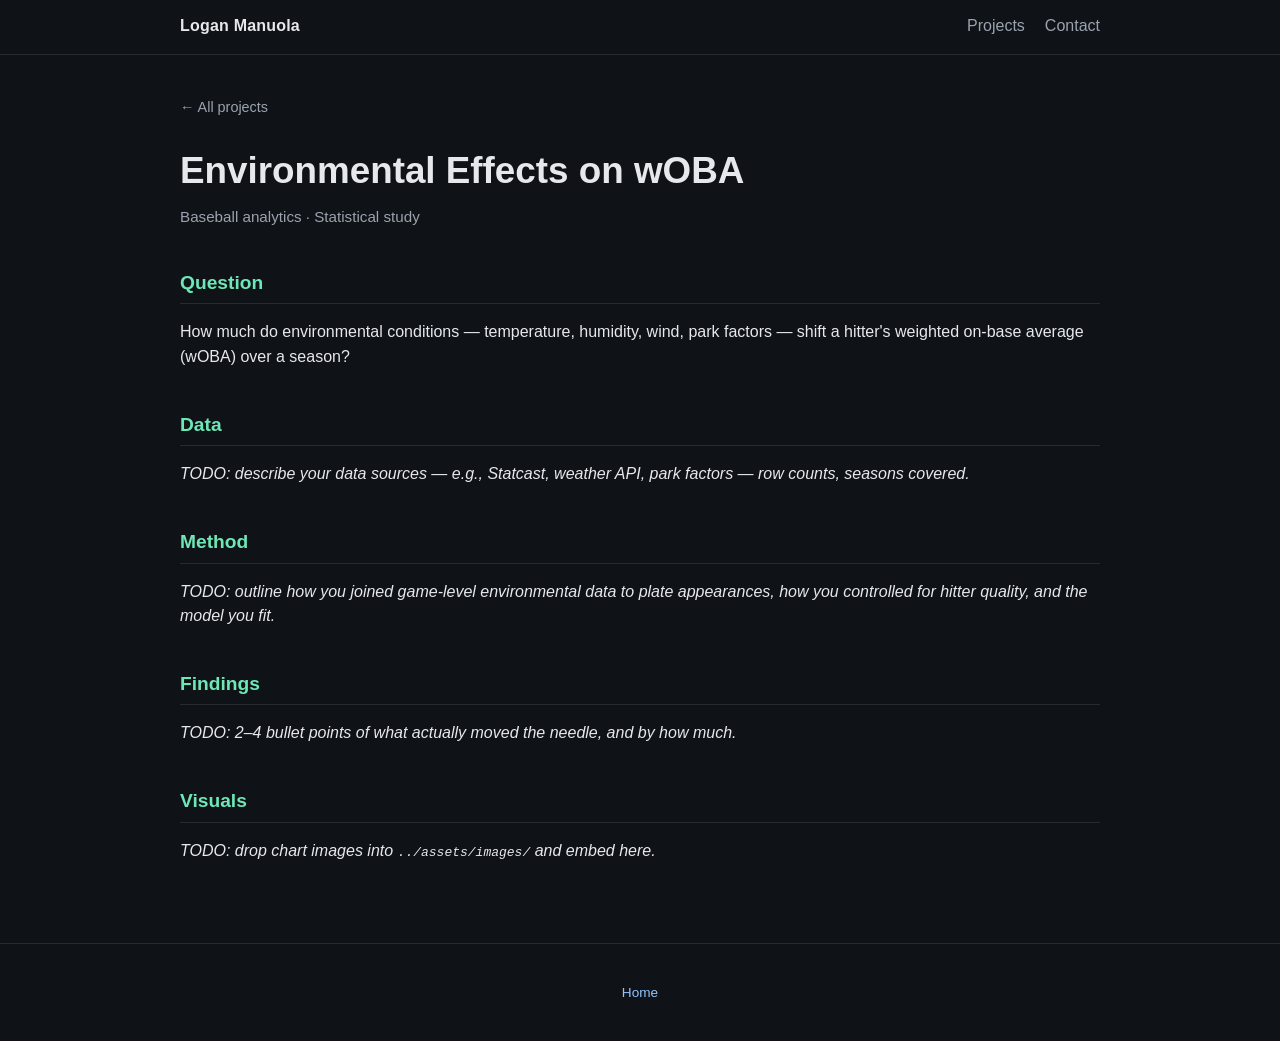
==== projects/baseball-woba.html @ 0f2345e1 "Described what i need to claude" ====
<!DOCTYPE html>
<html lang="en">
<head>
  <meta charset="UTF-8" />
  <meta name="viewport" content="width=device-width, initial-scale=1.0" />
  <title>Environmental Effects on wOBA — Logan Manuola</title>
  <link rel="stylesheet" href="../styles.css" />
</head>
<body>
  <header class="site-header">
    <nav class="nav">
      <a href="../index.html" class="brand">Logan Manuola</a>
      <ul class="nav-links">
        <li><a href="../index.html#projects">Projects</a></li>
        <li><a href="../index.html#contact">Contact</a></li>
      </ul>
    </nav>
  </header>

  <main class="project-page">
    <a class="back" href="../index.html#projects">&larr; All projects</a>
    <h1>Environmental Effects on wOBA</h1>
    <p class="project-meta">Baseball analytics · Statistical study</p>

    <h2>Question</h2>
    <p>
      How much do environmental conditions — temperature, humidity, wind, park factors —
      shift a hitter's weighted on-base average (wOBA) over a season?
    </p>

    <h2>Data</h2>
    <p>
      <em>TODO: describe your data sources — e.g., Statcast, weather API, park factors —
      row counts, seasons covered.</em>
    </p>

    <h2>Method</h2>
    <p>
      <em>TODO: outline how you joined game-level environmental data to plate appearances,
      how you controlled for hitter quality, and the model you fit.</em>
    </p>

    <h2>Findings</h2>
    <p>
      <em>TODO: 2–4 bullet points of what actually moved the needle, and by how much.</em>
    </p>

    <h2>Visuals</h2>
    <p><em>TODO: drop chart images into <code>../assets/images/</code> and embed here.</em></p>
  </main>

  <footer class="site-footer">
    <p><a href="../index.html">Home</a></p>
  </footer>
</body>
</html>
---- styles.css ----
:root {
  --bg: #0f1216;
  --bg-elev: #171b21;
  --border: #262b33;
  --text: #e6e8eb;
  --text-dim: #9aa3af;
  --accent: #6ee7b7;
  --accent-dim: #34d399;
  --link: #93c5fd;
  --radius: 10px;
  --max-w: 960px;
}

* { box-sizing: border-box; }

html, body {
  margin: 0;
  padding: 0;
  background: var(--bg);
  color: var(--text);
  font-family: -apple-system, BlinkMacSystemFont, "Segoe UI", Roboto, Helvetica, Arial, sans-serif;
  line-height: 1.55;
  -webkit-font-smoothing: antialiased;
}

a { color: var(--link); text-decoration: none; }
a:hover { text-decoration: underline; }

.site-header {
  border-bottom: 1px solid var(--border);
  background: var(--bg);
  position: sticky;
  top: 0;
  z-index: 10;
}

.nav {
  max-width: var(--max-w);
  margin: 0 auto;
  padding: 0.9rem 1.25rem;
  display: flex;
  align-items: center;
  justify-content: space-between;
}

.brand {
  color: var(--text);
  font-weight: 600;
  letter-spacing: 0.2px;
}

.nav-links {
  list-style: none;
  display: flex;
  gap: 1.25rem;
  padding: 0;
  margin: 0;
}

.nav-links a { color: var(--text-dim); }
.nav-links a:hover { color: var(--text); text-decoration: none; }

main {
  max-width: var(--max-w);
  margin: 0 auto;
  padding: 2.5rem 1.25rem 4rem;
}

.hero {
  padding: 2rem 0 3rem;
  border-bottom: 1px solid var(--border);
  margin-bottom: 2.5rem;
}

.hero h1 {
  font-size: clamp(1.9rem, 4vw, 2.6rem);
  margin: 0 0 0.75rem;
}

.lede {
  color: var(--text-dim);
  font-size: 1.05rem;
  max-width: 620px;
}

.section { margin: 3rem 0; }
.section h2 {
  font-size: 1.35rem;
  margin: 0 0 1.25rem;
  color: var(--accent);
}

.project-grid {
  display: grid;
  gap: 1rem;
  grid-template-columns: 1fr;
}

@media (min-width: 720px) {
  .project-grid { grid-template-columns: 1fr 1fr; }
}

.project-card {
  display: block;
  background: var(--bg-elev);
  border: 1px solid var(--border);
  border-radius: var(--radius);
  padding: 1.25rem;
  color: var(--text);
  transition: border-color 0.15s ease, transform 0.15s ease;
}

.project-card:hover {
  border-color: var(--accent-dim);
  text-decoration: none;
  transform: translateY(-1px);
}

.project-card h3 { margin: 0 0 0.35rem; font-size: 1.1rem; }
.project-card p { margin: 0.35rem 0; color: var(--text-dim); font-size: 0.95rem; }

.tag {
  font-size: 0.8rem !important;
  color: var(--accent) !important;
  text-transform: uppercase;
  letter-spacing: 0.05em;
}

.skill-list {
  list-style: none;
  padding: 0;
  margin: 0;
  display: grid;
  gap: 0.5rem;
  grid-template-columns: 1fr;
}
@media (min-width: 720px) {
  .skill-list { grid-template-columns: 1fr 1fr; }
}
.skill-list li {
  background: var(--bg-elev);
  border: 1px solid var(--border);
  border-radius: var(--radius);
  padding: 0.65rem 0.9rem;
  color: var(--text-dim);
  font-size: 0.95rem;
}

.site-footer {
  border-top: 1px solid var(--border);
  padding: 1.5rem 1.25rem;
  text-align: center;
  color: var(--text-dim);
  font-size: 0.85rem;
}

/* Project page layout */
.project-page {
  max-width: var(--max-w);
  margin: 0 auto;
  padding: 2.5rem 1.25rem 4rem;
}

.project-page .back {
  display: inline-block;
  margin-bottom: 1.5rem;
  color: var(--text-dim);
  font-size: 0.9rem;
}

.project-page h1 {
  font-size: clamp(1.7rem, 4vw, 2.3rem);
  margin: 0 0 0.35rem;
}

.project-meta {
  color: var(--text-dim);
  font-size: 0.95rem;
  margin: 0 0 2rem;
}

.project-page h2 {
  margin-top: 2.5rem;
  color: var(--accent);
  font-size: 1.2rem;
  border-bottom: 1px solid var(--border);
  padding-bottom: 0.35rem;
}

.status-banner {
  background: rgba(110, 231, 183, 0.08);
  border: 1px solid rgba(110, 231, 183, 0.3);
  color: var(--accent);
  padding: 0.6rem 0.9rem;
  border-radius: var(--radius);
  font-size: 0.9rem;
  margin-bottom: 1.5rem;
}

.dashboard-embed {
  position: relative;
  width: 100%;
  aspect-ratio: 16 / 10;
  background: var(--bg-elev);
  border: 1px solid var(--border);
  border-radius: var(--radius);
  overflow: hidden;
  margin: 1rem 0 2rem;
}

.dashboard-embed iframe {
  position: absolute;
  inset: 0;
  width: 100%;
  height: 100%;
  border: 0;
}

.embed-placeholder {
  display: flex;
  align-items: center;
  justify-content: center;
  height: 100%;
  color: var(--text-dim);
  font-size: 0.95rem;
  padding: 1rem;
  text-align: center;
}
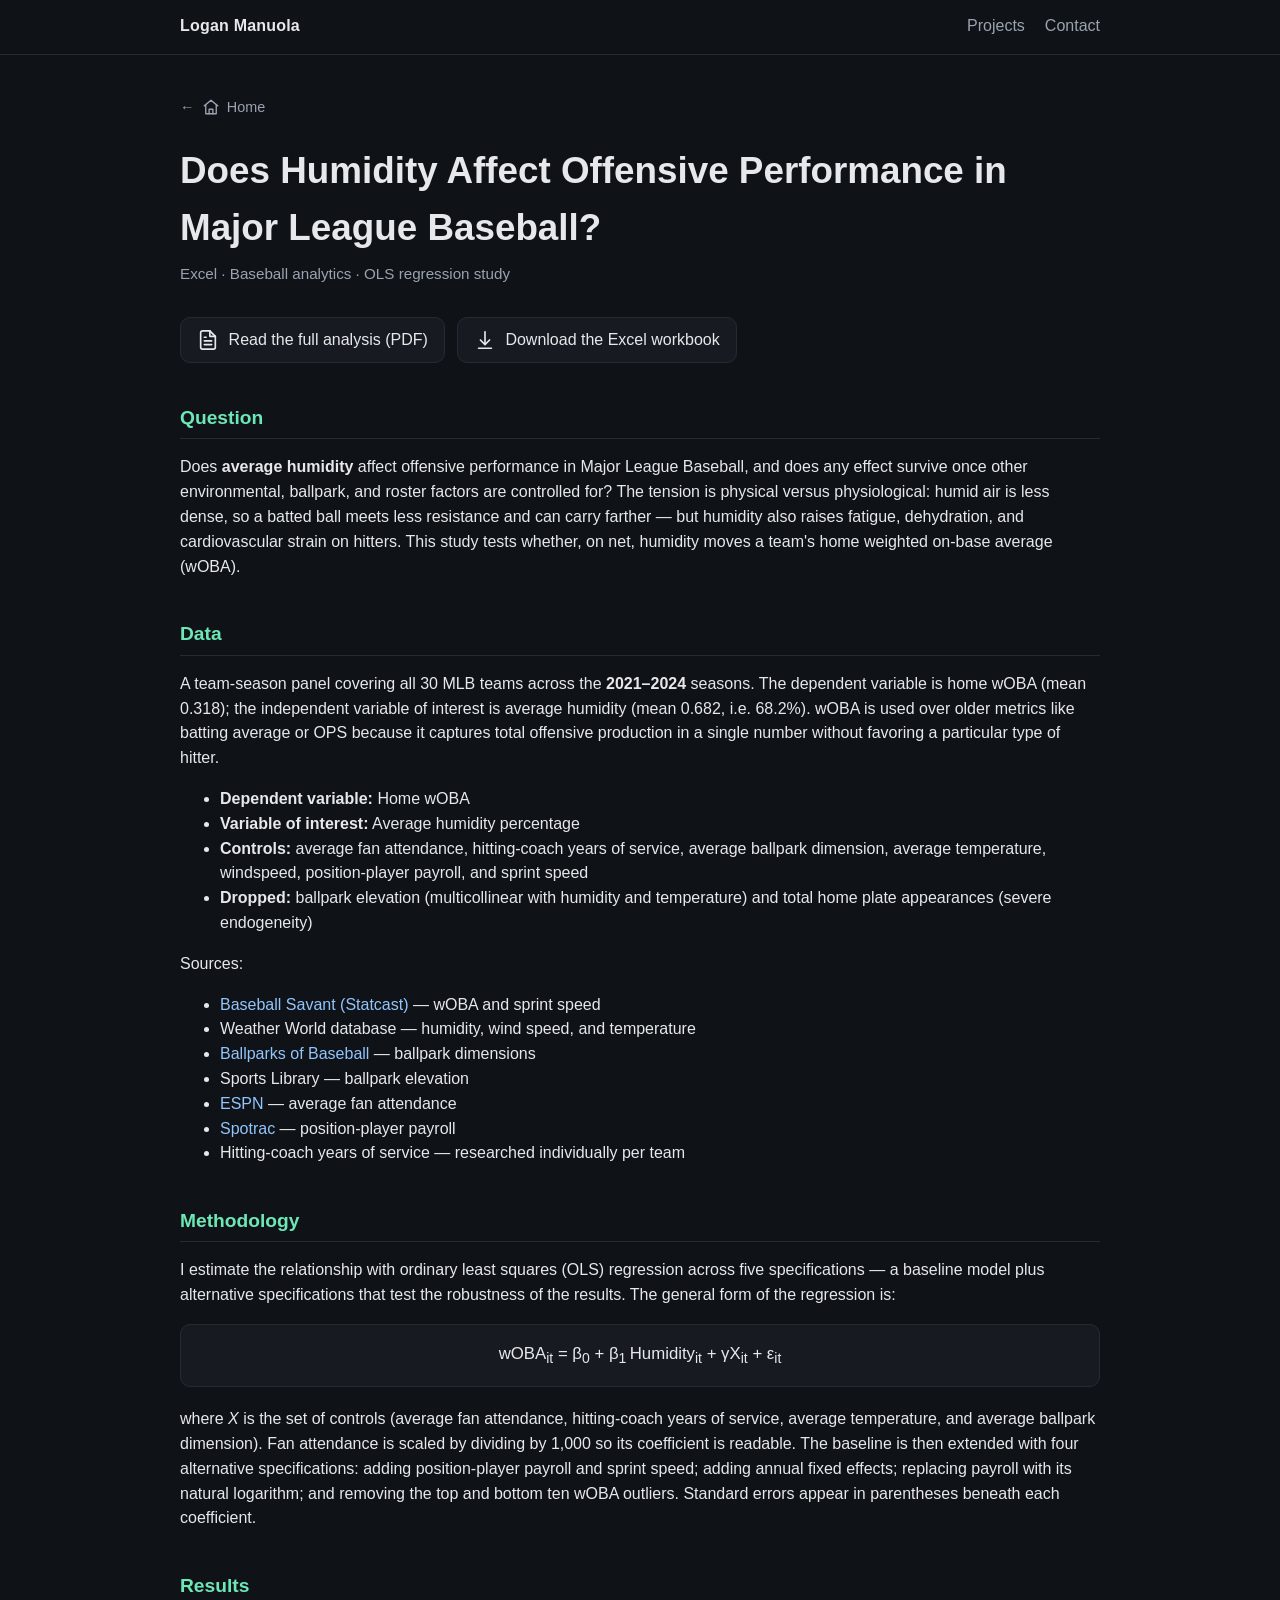
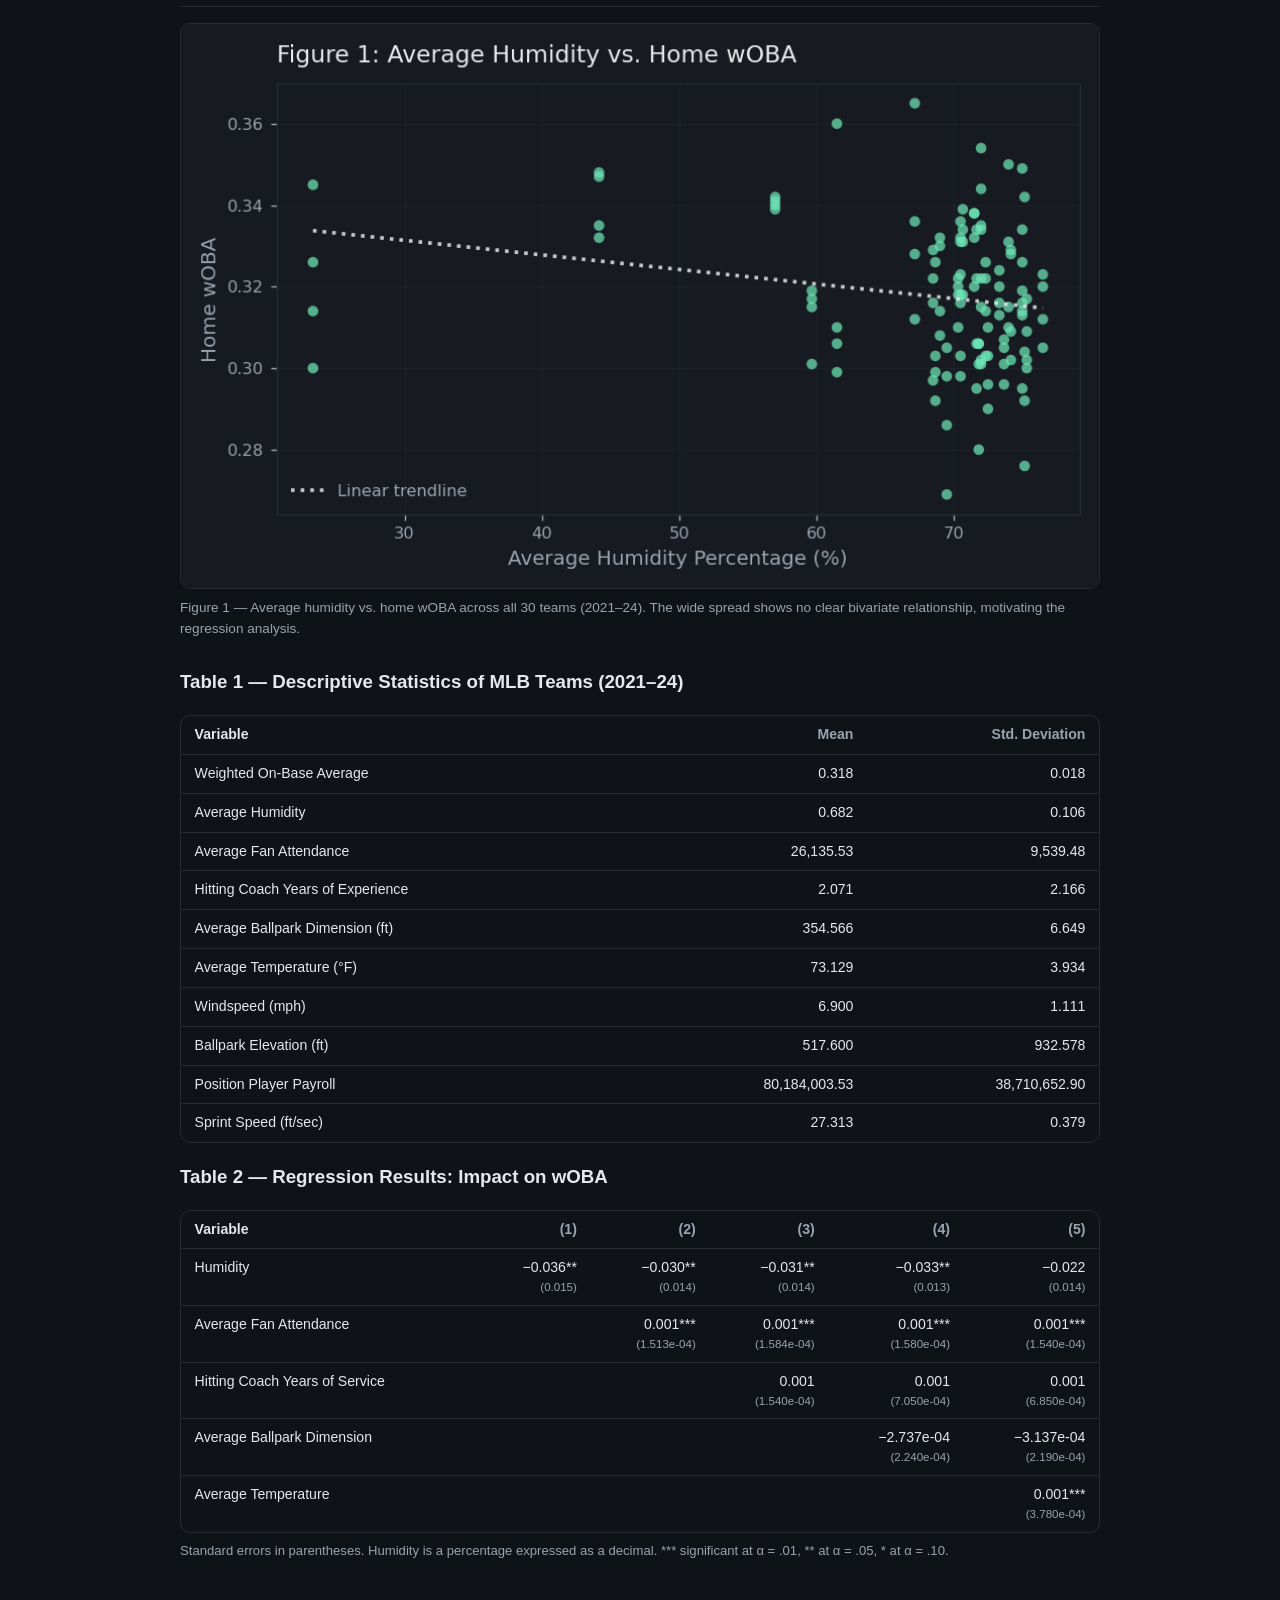
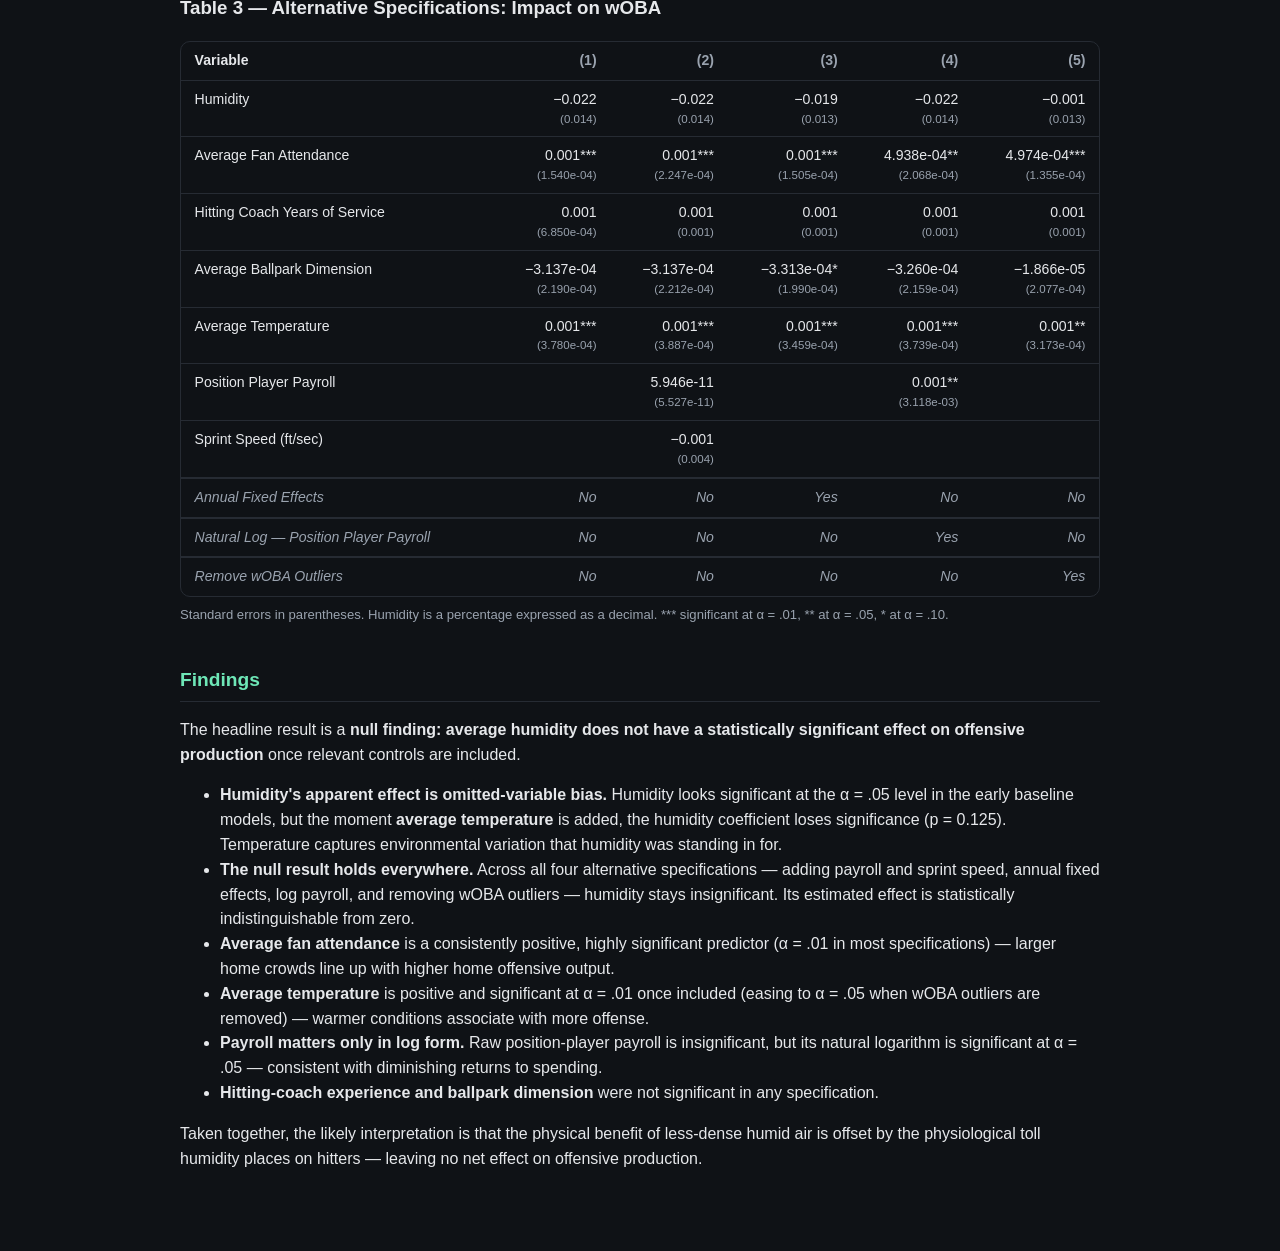
==== commit 293ec67a: "Build out portfolio: wOBA study, Greenscapes dashboards, nav & contact - wOBA project: rebuild as fu" ====
--- a/projects/baseball-woba.html
+++ b/projects/baseball-woba.html
@@ -3,7 +3,7 @@
 <head>
   <meta charset="UTF-8" />
   <meta name="viewport" content="width=device-width, initial-scale=1.0" />
-  <title>Environmental Effects on wOBA — Logan Manuola</title>
+  <title>Does Humidity Affect Offensive Performance in MLB? — Logan Manuola</title>
   <link rel="stylesheet" href="../styles.css" />
 </head>
 <body>
@@ -18,39 +18,309 @@
   </header>
 
   <main class="project-page">
-    <a class="back" href="../index.html#projects">&larr; All projects</a>
-    <h1>Environmental Effects on wOBA</h1>
-    <p class="project-meta">Baseball analytics · Statistical study</p>
+    <a class="back" href="../index.html" aria-label="Back to home">
+      <span aria-hidden="true">&larr;</span>
+      <svg class="home-icon" viewBox="0 0 24 24" fill="none" stroke="currentColor"
+           stroke-width="1.8" stroke-linecap="round" stroke-linejoin="round" aria-hidden="true">
+        <path d="M3 10.5 12 3l9 7.5" />
+        <path d="M5 9.5V21h14V9.5" />
+        <path d="M9.5 21v-6h5v6" />
+      </svg>
+      <span>Home</span>
+    </a>
+    <h1>Does Humidity Affect Offensive Performance in Major League Baseball?</h1>
+    <p class="project-meta">Excel · Baseball analytics · OLS regression study</p>
+
+    <div class="contact-links">
+      <a class="contact-link" href="../assets/pdfs/ballpark-conditions-analysis.pdf"
+         target="_blank" rel="noopener">
+        <svg class="contact-icon" viewBox="0 0 24 24" fill="none" stroke="currentColor"
+             stroke-width="1.8" stroke-linecap="round" stroke-linejoin="round" aria-hidden="true">
+          <path d="M14 2H6a2 2 0 0 0-2 2v16a2 2 0 0 0 2 2h12a2 2 0 0 0 2-2V8z" />
+          <path d="M14 2v6h6" />
+          <path d="M8 13h8M8 17h8M8 9h2" />
+        </svg>
+        <span>Read the full analysis (PDF)</span>
+      </a>
+      <a class="contact-link" href="../assets/files/ballpark-conditions-analysis.xlsx" download>
+        <svg class="contact-icon" viewBox="0 0 24 24" fill="none" stroke="currentColor"
+             stroke-width="1.8" stroke-linecap="round" stroke-linejoin="round" aria-hidden="true">
+          <path d="M12 3v12" />
+          <path d="m7 12 5 5 5-5" />
+          <path d="M5 21h14" />
+        </svg>
+        <span>Download the Excel workbook</span>
+      </a>
+    </div>
 
     <h2>Question</h2>
     <p>
-      How much do environmental conditions — temperature, humidity, wind, park factors —
-      shift a hitter's weighted on-base average (wOBA) over a season?
+      Does <strong>average humidity</strong> affect offensive performance in Major League
+      Baseball, and does any effect survive once other environmental, ballpark, and roster
+      factors are controlled for? The tension is physical versus physiological: humid air is
+      less dense, so a batted ball meets less resistance and can carry farther — but humidity
+      also raises fatigue, dehydration, and cardiovascular strain on hitters. This study
+      tests whether, on net, humidity moves a team's home weighted on-base average (wOBA).
     </p>
 
     <h2>Data</h2>
     <p>
-      <em>TODO: describe your data sources — e.g., Statcast, weather API, park factors —
-      row counts, seasons covered.</em>
-    </p>
-
-    <h2>Method</h2>
-    <p>
-      <em>TODO: outline how you joined game-level environmental data to plate appearances,
-      how you controlled for hitter quality, and the model you fit.</em>
+      A team-season panel covering all 30 MLB teams across the <strong>2021–2024</strong>
+      seasons. The dependent variable is home wOBA (mean 0.318); the independent variable of
+      interest is average humidity (mean 0.682, i.e. 68.2%). wOBA is used over older metrics
+      like batting average or OPS because it captures total offensive production in a single
+      number without favoring a particular type of hitter.
+    </p>
+    <ul>
+      <li><strong>Dependent variable:</strong> Home wOBA</li>
+      <li><strong>Variable of interest:</strong> Average humidity percentage</li>
+      <li>
+        <strong>Controls:</strong> average fan attendance, hitting-coach years of service,
+        average ballpark dimension, average temperature, windspeed, position-player payroll,
+        and sprint speed
+      </li>
+      <li>
+        <strong>Dropped:</strong> ballpark elevation (multicollinear with humidity and
+        temperature) and total home plate appearances (severe endogeneity)
+      </li>
+    </ul>
+    <p>Sources:</p>
+    <ul>
+      <li><a href="https://baseballsavant.mlb.com/leaderboard/expected_statistics" target="_blank" rel="noopener">Baseball Savant (Statcast)</a> — wOBA and sprint speed</li>
+      <li>Weather World database — humidity, wind speed, and temperature</li>
+      <li><a href="https://www.ballparksofbaseball.com/comparisons/" target="_blank" rel="noopener">Ballparks of Baseball</a> — ballpark dimensions</li>
+      <li>Sports Library — ballpark elevation</li>
+      <li><a href="https://www.espn.com/mlb/attendance" target="_blank" rel="noopener">ESPN</a> — average fan attendance</li>
+      <li><a href="https://www.spotrac.com/mlb/payroll" target="_blank" rel="noopener">Spotrac</a> — position-player payroll</li>
+      <li>Hitting-coach years of service — researched individually per team</li>
+    </ul>
+
+    <h2>Methodology</h2>
+    <p>
+      I estimate the relationship with ordinary least squares (OLS) regression across five
+      specifications — a baseline model plus alternative specifications that test the
+      robustness of the results. The general form of the regression is:
+    </p>
+    <p class="equation">
+      wOBA<sub>it</sub> = β<sub>0</sub> + β<sub>1</sub>&thinsp;Humidity<sub>it</sub>
+      + γX<sub>it</sub> + ε<sub>it</sub>
+    </p>
+    <p>
+      where <em>X</em> is the set of controls (average fan attendance, hitting-coach years of
+      service, average temperature, and average ballpark dimension). Fan attendance is scaled
+      by dividing by 1,000 so its coefficient is readable. The baseline is then extended with
+      four alternative specifications: adding position-player payroll and sprint speed;
+      adding annual fixed effects; replacing payroll with its natural logarithm; and removing
+      the top and bottom ten wOBA outliers. Standard errors appear in parentheses beneath
+      each coefficient.
+    </p>
+
+    <h2>Results</h2>
+
+    <figure class="figure">
+      <img src="../assets/images/woba-figure1-scatter.png"
+           alt="Scatterplot of average humidity percentage versus home wOBA for all 30 MLB teams, 2021–2024, showing a broad spread with no clear relationship" loading="lazy" />
+      <figcaption>
+        Figure 1 — Average humidity vs. home wOBA across all 30 teams (2021–24). The wide
+        spread shows no clear bivariate relationship, motivating the regression analysis.
+      </figcaption>
+    </figure>
+
+    <h3>Table 1 — Descriptive Statistics of MLB Teams (2021–24)</h3>
+    <div class="table-wrap">
+      <table class="data-table">
+        <thead>
+          <tr><th scope="col">Variable</th><th scope="col">Mean</th><th scope="col">Std. Deviation</th></tr>
+        </thead>
+        <tbody>
+          <tr><td>Weighted On-Base Average</td><td>0.318</td><td>0.018</td></tr>
+          <tr><td>Average Humidity</td><td>0.682</td><td>0.106</td></tr>
+          <tr><td>Average Fan Attendance</td><td>26,135.53</td><td>9,539.48</td></tr>
+          <tr><td>Hitting Coach Years of Experience</td><td>2.071</td><td>2.166</td></tr>
+          <tr><td>Average Ballpark Dimension (ft)</td><td>354.566</td><td>6.649</td></tr>
+          <tr><td>Average Temperature (°F)</td><td>73.129</td><td>3.934</td></tr>
+          <tr><td>Windspeed (mph)</td><td>6.900</td><td>1.111</td></tr>
+          <tr><td>Ballpark Elevation (ft)</td><td>517.600</td><td>932.578</td></tr>
+          <tr><td>Position Player Payroll</td><td>80,184,003.53</td><td>38,710,652.90</td></tr>
+          <tr><td>Sprint Speed (ft/sec)</td><td>27.313</td><td>0.379</td></tr>
+        </tbody>
+      </table>
+    </div>
+
+    <h3>Table 2 — Regression Results: Impact on wOBA</h3>
+    <div class="table-wrap">
+      <table class="data-table">
+        <thead>
+          <tr>
+            <th scope="col">Variable</th>
+            <th scope="col">(1)</th><th scope="col">(2)</th><th scope="col">(3)</th>
+            <th scope="col">(4)</th><th scope="col">(5)</th>
+          </tr>
+        </thead>
+        <tbody>
+          <tr>
+            <td>Humidity</td>
+            <td>−0.036**<span class="se">(0.015)</span></td>
+            <td>−0.030**<span class="se">(0.014)</span></td>
+            <td>−0.031**<span class="se">(0.014)</span></td>
+            <td>−0.033**<span class="se">(0.013)</span></td>
+            <td>−0.022<span class="se">(0.014)</span></td>
+          </tr>
+          <tr>
+            <td>Average Fan Attendance</td>
+            <td></td>
+            <td>0.001***<span class="se">(1.513e-04)</span></td>
+            <td>0.001***<span class="se">(1.584e-04)</span></td>
+            <td>0.001***<span class="se">(1.580e-04)</span></td>
+            <td>0.001***<span class="se">(1.540e-04)</span></td>
+          </tr>
+          <tr>
+            <td>Hitting Coach Years of Service</td>
+            <td></td><td></td>
+            <td>0.001<span class="se">(1.540e-04)</span></td>
+            <td>0.001<span class="se">(7.050e-04)</span></td>
+            <td>0.001<span class="se">(6.850e-04)</span></td>
+          </tr>
+          <tr>
+            <td>Average Ballpark Dimension</td>
+            <td></td><td></td><td></td>
+            <td>−2.737e-04<span class="se">(2.240e-04)</span></td>
+            <td>−3.137e-04<span class="se">(2.190e-04)</span></td>
+          </tr>
+          <tr>
+            <td>Average Temperature</td>
+            <td></td><td></td><td></td><td></td>
+            <td>0.001***<span class="se">(3.780e-04)</span></td>
+          </tr>
+        </tbody>
+      </table>
+    </div>
+    <p class="table-note">
+      Standard errors in parentheses. Humidity is a percentage expressed as a decimal.
+      *** significant at α = .01, ** at α = .05, * at α = .10.
+    </p>
+
+    <h3>Table 3 — Alternative Specifications: Impact on wOBA</h3>
+    <div class="table-wrap">
+      <table class="data-table">
+        <thead>
+          <tr>
+            <th scope="col">Variable</th>
+            <th scope="col">(1)</th><th scope="col">(2)</th><th scope="col">(3)</th>
+            <th scope="col">(4)</th><th scope="col">(5)</th>
+          </tr>
+        </thead>
+        <tbody>
+          <tr>
+            <td>Humidity</td>
+            <td>−0.022<span class="se">(0.014)</span></td>
+            <td>−0.022<span class="se">(0.014)</span></td>
+            <td>−0.019<span class="se">(0.013)</span></td>
+            <td>−0.022<span class="se">(0.014)</span></td>
+            <td>−0.001<span class="se">(0.013)</span></td>
+          </tr>
+          <tr>
+            <td>Average Fan Attendance</td>
+            <td>0.001***<span class="se">(1.540e-04)</span></td>
+            <td>0.001***<span class="se">(2.247e-04)</span></td>
+            <td>0.001***<span class="se">(1.505e-04)</span></td>
+            <td>4.938e-04**<span class="se">(2.068e-04)</span></td>
+            <td>4.974e-04***<span class="se">(1.355e-04)</span></td>
+          </tr>
+          <tr>
+            <td>Hitting Coach Years of Service</td>
+            <td>0.001<span class="se">(6.850e-04)</span></td>
+            <td>0.001<span class="se">(0.001)</span></td>
+            <td>0.001<span class="se">(0.001)</span></td>
+            <td>0.001<span class="se">(0.001)</span></td>
+            <td>0.001<span class="se">(0.001)</span></td>
+          </tr>
+          <tr>
+            <td>Average Ballpark Dimension</td>
+            <td>−3.137e-04<span class="se">(2.190e-04)</span></td>
+            <td>−3.137e-04<span class="se">(2.212e-04)</span></td>
+            <td>−3.313e-04*<span class="se">(1.990e-04)</span></td>
+            <td>−3.260e-04<span class="se">(2.159e-04)</span></td>
+            <td>−1.866e-05<span class="se">(2.077e-04)</span></td>
+          </tr>
+          <tr>
+            <td>Average Temperature</td>
+            <td>0.001***<span class="se">(3.780e-04)</span></td>
+            <td>0.001***<span class="se">(3.887e-04)</span></td>
+            <td>0.001***<span class="se">(3.459e-04)</span></td>
+            <td>0.001***<span class="se">(3.739e-04)</span></td>
+            <td>0.001**<span class="se">(3.173e-04)</span></td>
+          </tr>
+          <tr>
+            <td>Position Player Payroll</td>
+            <td></td>
+            <td>5.946e-11<span class="se">(5.527e-11)</span></td>
+            <td></td>
+            <td>0.001**<span class="se">(3.118e-03)</span></td>
+            <td></td>
+          </tr>
+          <tr>
+            <td>Sprint Speed (ft/sec)</td>
+            <td></td>
+            <td>−0.001<span class="se">(0.004)</span></td>
+            <td></td><td></td><td></td>
+          </tr>
+          <tr class="indicator"><td>Annual Fixed Effects</td><td>No</td><td>No</td><td>Yes</td><td>No</td><td>No</td></tr>
+          <tr class="indicator"><td>Natural Log — Position Player Payroll</td><td>No</td><td>No</td><td>No</td><td>Yes</td><td>No</td></tr>
+          <tr class="indicator"><td>Remove wOBA Outliers</td><td>No</td><td>No</td><td>No</td><td>No</td><td>Yes</td></tr>
+        </tbody>
+      </table>
+    </div>
+    <p class="table-note">
+      Standard errors in parentheses. Humidity is a percentage expressed as a decimal.
+      *** significant at α = .01, ** at α = .05, * at α = .10.
     </p>
 
     <h2>Findings</h2>
     <p>
-      <em>TODO: 2–4 bullet points of what actually moved the needle, and by how much.</em>
-    </p>
-
-    <h2>Visuals</h2>
-    <p><em>TODO: drop chart images into <code>../assets/images/</code> and embed here.</em></p>
+      The headline result is a <strong>null finding: average humidity does not have a
+      statistically significant effect on offensive production</strong> once relevant
+      controls are included.
+    </p>
+    <ul>
+      <li>
+        <strong>Humidity's apparent effect is omitted-variable bias.</strong> Humidity looks
+        significant at the α = .05 level in the early baseline models, but the moment
+        <strong>average temperature</strong> is added, the humidity coefficient loses
+        significance (p = 0.125). Temperature captures environmental variation that humidity
+        was standing in for.
+      </li>
+      <li>
+        <strong>The null result holds everywhere.</strong> Across all four alternative
+        specifications — adding payroll and sprint speed, annual fixed effects, log payroll,
+        and removing wOBA outliers — humidity stays insignificant. Its estimated effect is
+        statistically indistinguishable from zero.
+      </li>
+      <li>
+        <strong>Average fan attendance</strong> is a consistently positive, highly
+        significant predictor (α = .01 in most specifications) — larger home crowds line up
+        with higher home offensive output.
+      </li>
+      <li>
+        <strong>Average temperature</strong> is positive and significant at α = .01 once
+        included (easing to α = .05 when wOBA outliers are removed) — warmer conditions
+        associate with more offense.
+      </li>
+      <li>
+        <strong>Payroll matters only in log form.</strong> Raw position-player payroll is
+        insignificant, but its natural logarithm is significant at α = .05 — consistent with
+        diminishing returns to spending.
+      </li>
+      <li>
+        <strong>Hitting-coach experience and ballpark dimension</strong> were not significant
+        in any specification.
+      </li>
+    </ul>
+    <p>
+      Taken together, the likely interpretation is that the physical benefit of less-dense
+      humid air is offset by the physiological toll humidity places on hitters — leaving no
+      net effect on offensive production.
+    </p>
   </main>
-
-  <footer class="site-footer">
-    <p><a href="../index.html">Home</a></p>
-  </footer>
 </body>
 </html>
--- a/styles.css
+++ b/styles.css
@@ -49,6 +49,12 @@
   letter-spacing: 0.2px;
 }
 
+.home-icon {
+  width: 18px;
+  height: 18px;
+  flex-shrink: 0;
+}
+
 .nav-links {
   list-style: none;
   display: flex;
@@ -162,10 +168,17 @@
 }
 
 .project-page .back {
-  display: inline-block;
+  display: inline-flex;
+  align-items: center;
+  gap: 0.45rem;
   margin-bottom: 1.5rem;
   color: var(--text-dim);
   font-size: 0.9rem;
+}
+
+.project-page .back:hover {
+  color: var(--accent);
+  text-decoration: none;
 }
 
 .project-page h1 {
@@ -197,32 +210,159 @@
   margin-bottom: 1.5rem;
 }
 
-.dashboard-embed {
-  position: relative;
+.dashboard-shot {
+  margin: 1rem 0 2rem;
+}
+
+.dashboard-shot img {
+  display: block;
   width: 100%;
-  aspect-ratio: 16 / 10;
-  background: var(--bg-elev);
-  border: 1px solid var(--border);
-  border-radius: var(--radius);
-  overflow: hidden;
-  margin: 1rem 0 2rem;
-}
-
-.dashboard-embed iframe {
-  position: absolute;
-  inset: 0;
+  height: auto;
+  background: var(--bg-elev);
+  border: 1px solid var(--border);
+  border-radius: var(--radius);
+}
+
+.callout {
+  background: var(--bg-elev);
+  border: 1px solid var(--border);
+  border-left: 3px solid var(--accent);
+  border-radius: var(--radius);
+  padding: 0.9rem 1.1rem;
+  margin: 1.25rem 0;
+}
+
+.callout p {
+  margin: 0;
+  color: var(--text-dim);
+  font-size: 0.95rem;
+}
+
+.callout strong { color: var(--text); }
+
+.takeaway {
+  border-left: 3px solid var(--accent-dim);
+  padding-left: 0.9rem;
+  margin: 0 0 2rem;
+  color: var(--text-dim);
+}
+
+.takeaway strong { color: var(--text); }
+
+.table-wrap {
+  overflow-x: auto;
+  margin: 0.75rem 0 0.5rem;
+  border: 1px solid var(--border);
+  border-radius: var(--radius);
+}
+
+.data-table {
   width: 100%;
-  height: 100%;
-  border: 0;
-}
-
-.embed-placeholder {
+  border-collapse: collapse;
+  font-size: 0.88rem;
+  min-width: 560px;
+}
+
+.data-table th,
+.data-table td {
+  padding: 0.5rem 0.85rem;
+  text-align: right;
+  border-bottom: 1px solid var(--border);
+  white-space: nowrap;
+  vertical-align: top;
+}
+
+.data-table thead th {
+  color: var(--text-dim);
+  font-weight: 600;
+}
+
+.data-table th:first-child,
+.data-table td:first-child {
+  text-align: left;
+  color: var(--text);
+  white-space: normal;
+}
+
+.data-table tbody tr:last-child td { border-bottom: 0; }
+
+.data-table .se {
+  display: block;
+  color: var(--text-dim);
+  font-size: 0.82em;
+}
+
+.data-table tr.indicator td {
+  color: var(--text-dim);
+  font-style: italic;
+}
+
+.data-table tr.indicator {
+  border-top: 2px solid var(--border);
+}
+
+.table-note {
+  color: var(--text-dim);
+  font-size: 0.82rem;
+  margin: 0 0 2rem;
+}
+
+.equation {
+  background: var(--bg-elev);
+  border: 1px solid var(--border);
+  border-radius: var(--radius);
+  padding: 1rem 1.25rem;
+  margin: 1rem 0 1.25rem;
+  text-align: center;
+  font-size: 1.05rem;
+  overflow-x: auto;
+  white-space: nowrap;
+}
+
+.figure {
+  margin: 1rem 0 1.75rem;
+}
+
+.figure img {
+  display: block;
+  width: 100%;
+  height: auto;
+  border: 1px solid var(--border);
+  border-radius: var(--radius);
+}
+
+.figure figcaption {
+  color: var(--text-dim);
+  font-size: 0.85rem;
+  margin-top: 0.5rem;
+}
+
+.contact-links {
   display: flex;
+  flex-wrap: wrap;
+  gap: 0.75rem;
+}
+
+.contact-link {
+  display: inline-flex;
   align-items: center;
-  justify-content: center;
-  height: 100%;
-  color: var(--text-dim);
-  font-size: 0.95rem;
-  padding: 1rem;
-  text-align: center;
-}
+  gap: 0.6rem;
+  padding: 0.6rem 1rem;
+  border: 1px solid var(--border);
+  border-radius: var(--radius);
+  background: var(--bg-elev);
+  color: var(--text);
+  transition: border-color 0.15s ease, color 0.15s ease;
+}
+
+.contact-link:hover {
+  text-decoration: none;
+  border-color: var(--accent);
+  color: var(--accent);
+}
+
+.contact-icon {
+  width: 22px;
+  height: 22px;
+  flex-shrink: 0;
+}
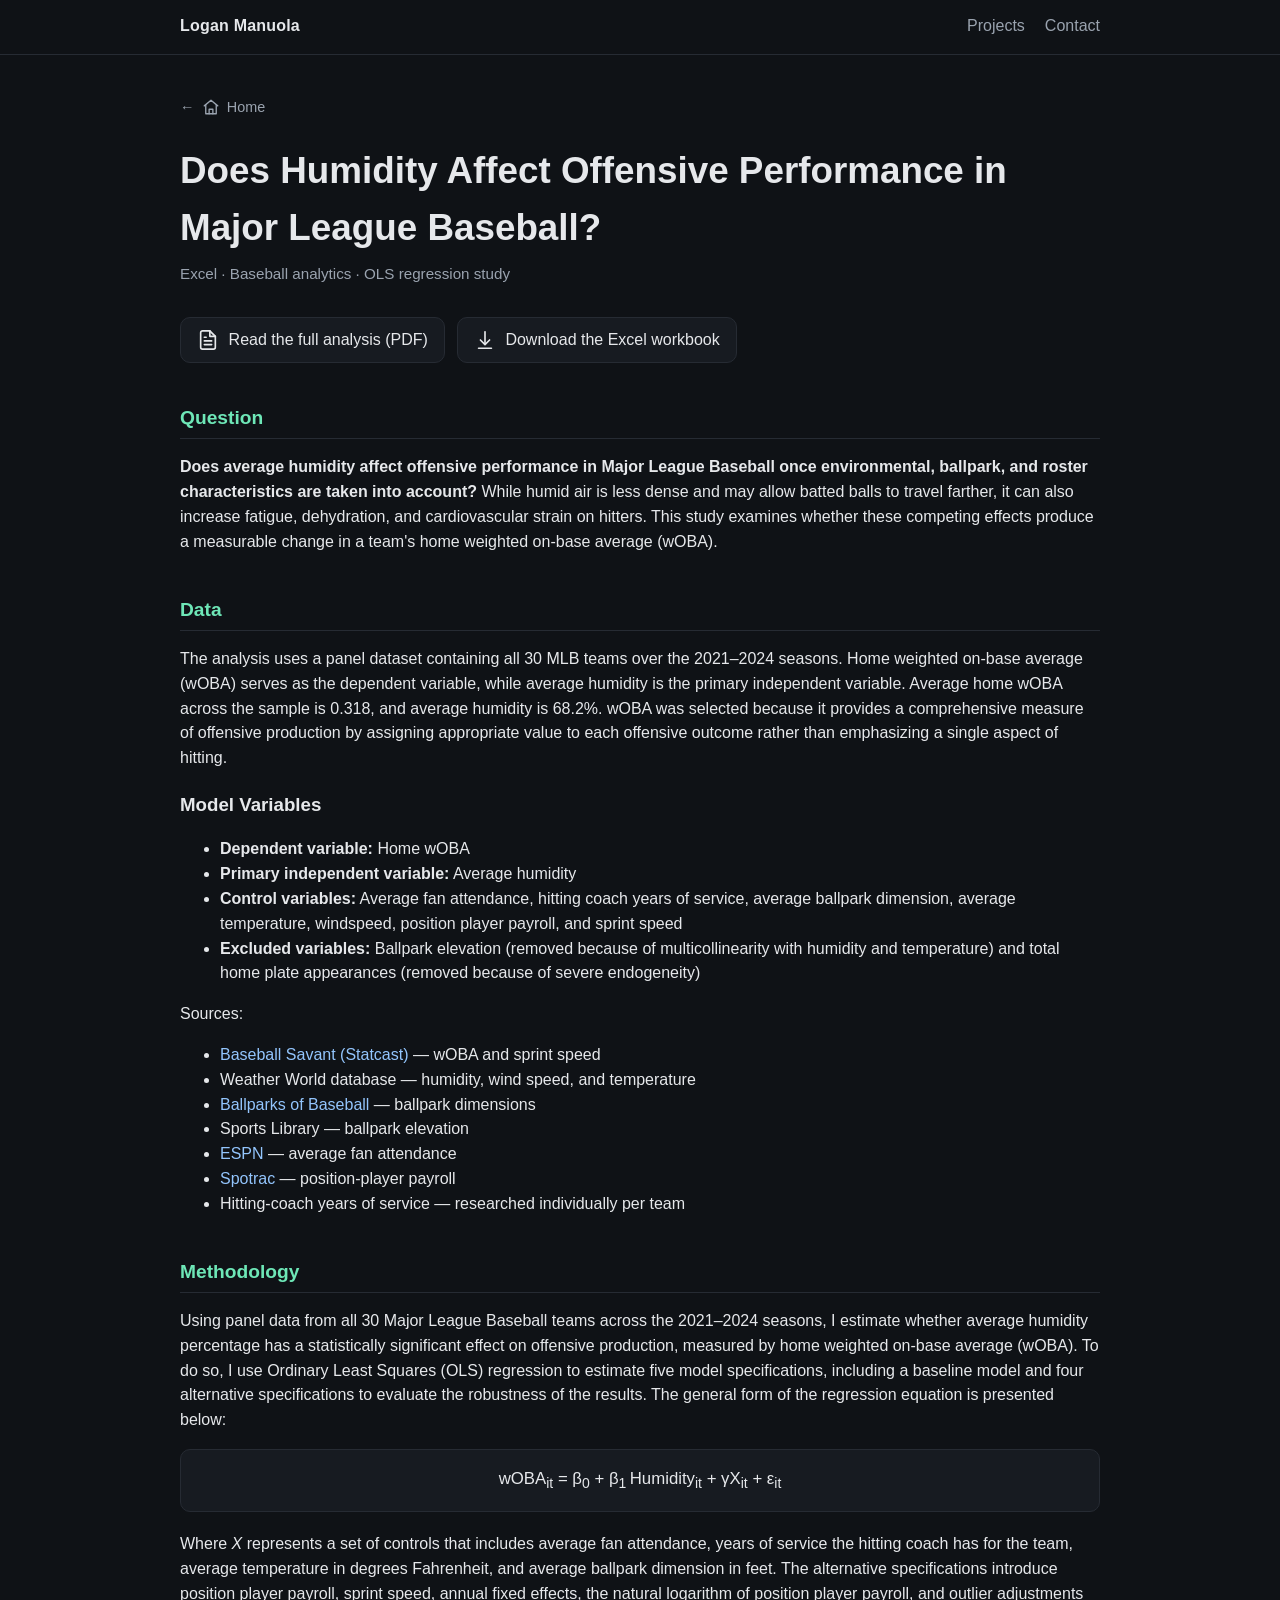
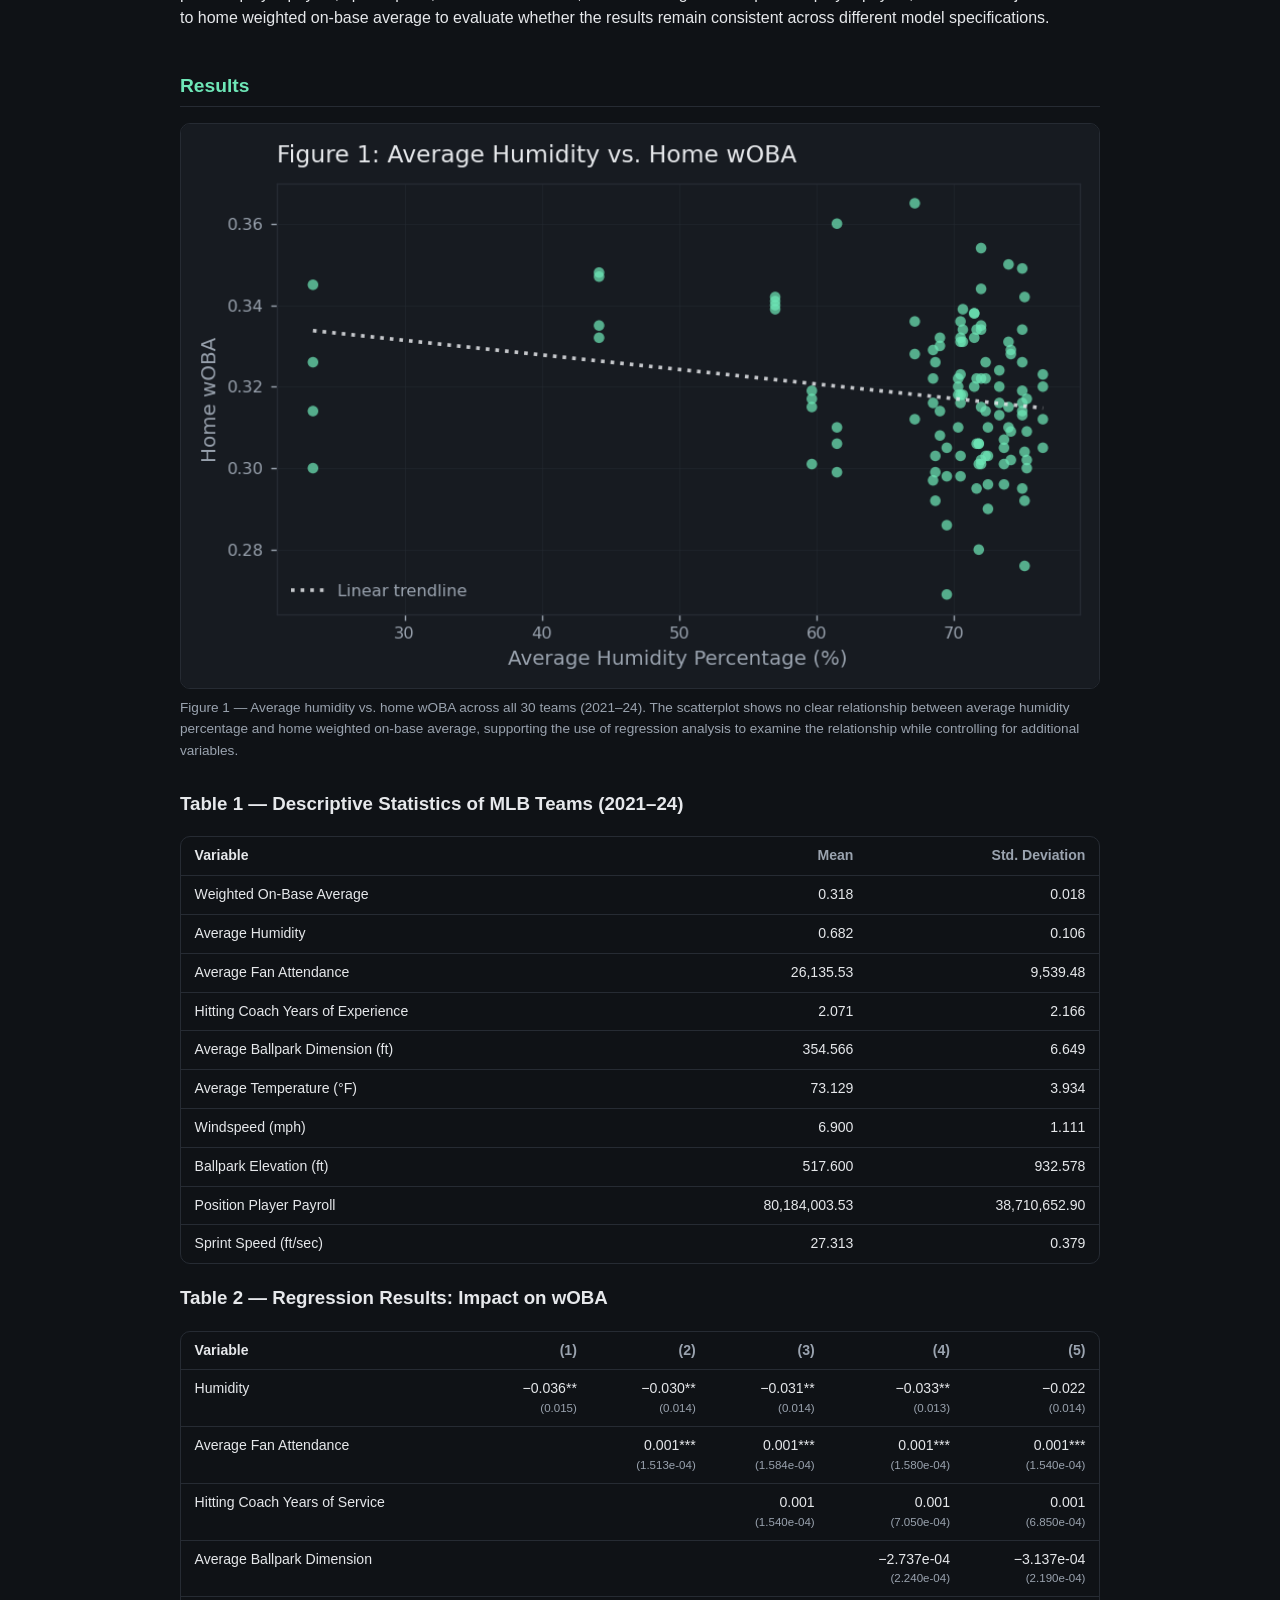
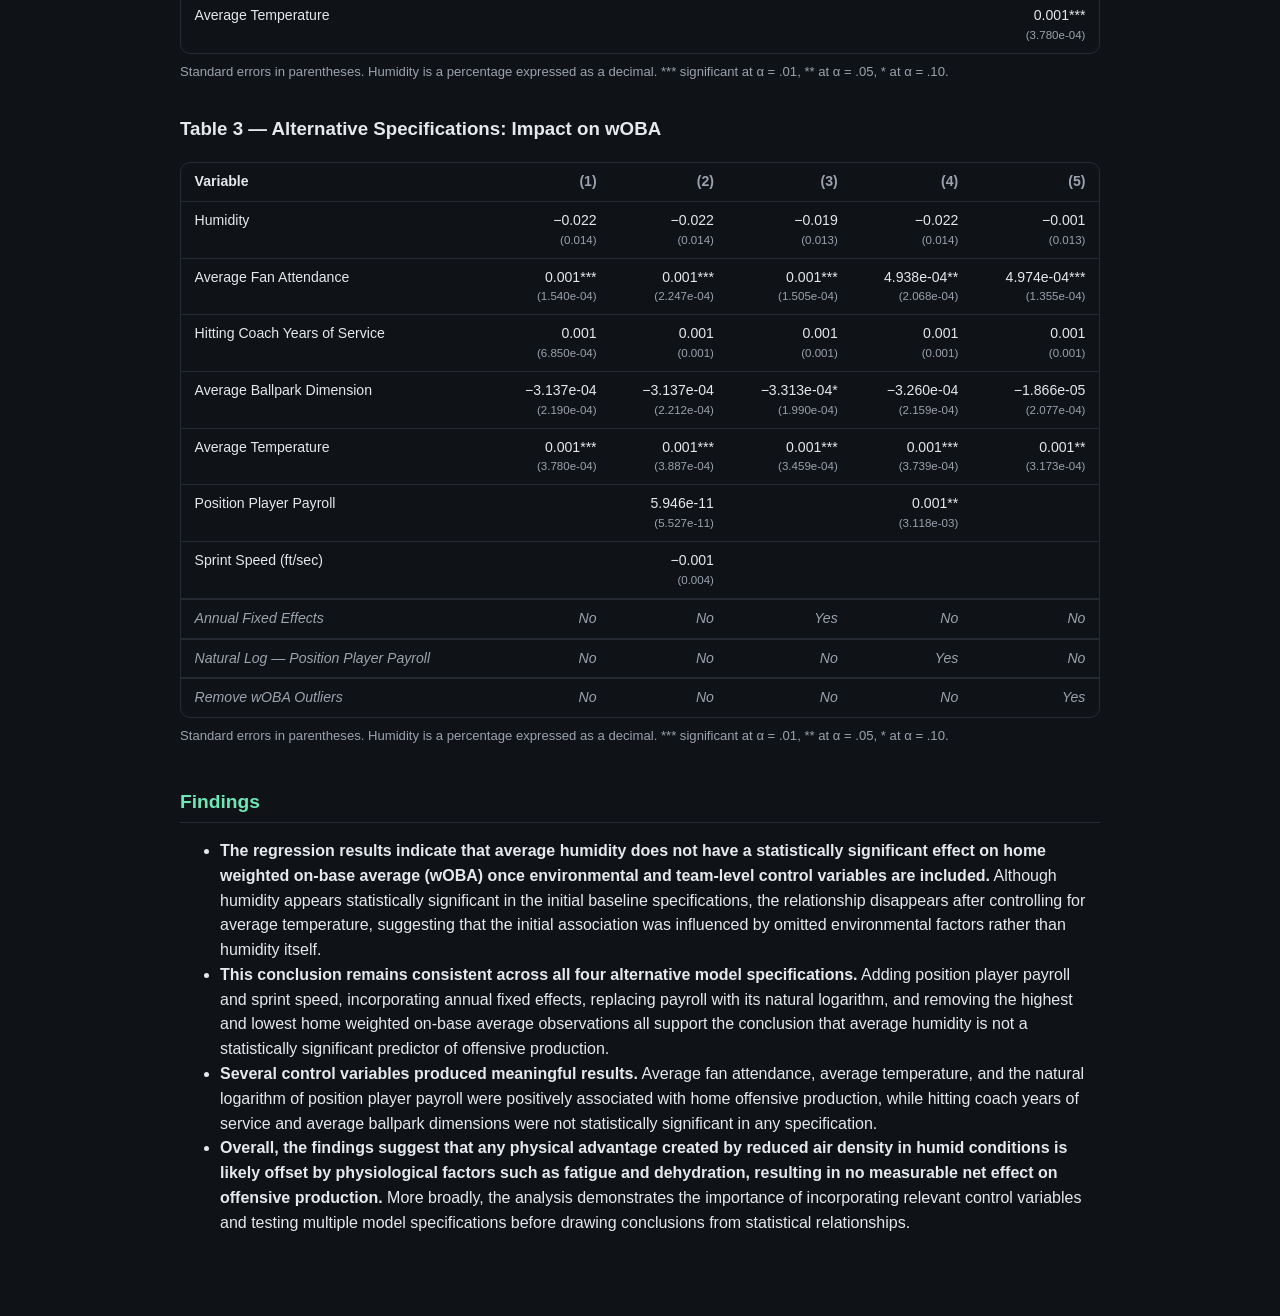
==== commit 0e506b6e: "Revise wOBA project copy from final paper Rewrite Question, Data (with Model Variables), Methodology" ====
--- a/projects/baseball-woba.html
+++ b/projects/baseball-woba.html
@@ -55,33 +55,36 @@
 
     <h2>Question</h2>
     <p>
-      Does <strong>average humidity</strong> affect offensive performance in Major League
-      Baseball, and does any effect survive once other environmental, ballpark, and roster
-      factors are controlled for? The tension is physical versus physiological: humid air is
-      less dense, so a batted ball meets less resistance and can carry farther — but humidity
-      also raises fatigue, dehydration, and cardiovascular strain on hitters. This study
-      tests whether, on net, humidity moves a team's home weighted on-base average (wOBA).
+      <strong>Does average humidity affect offensive performance in Major League Baseball once
+      environmental, ballpark, and roster characteristics are taken into account?</strong> While
+      humid air is less dense and may allow batted balls to travel farther, it can also
+      increase fatigue, dehydration, and cardiovascular strain on hitters. This study
+      examines whether these competing effects produce a measurable change in a team's home
+      weighted on-base average (wOBA).
     </p>
 
     <h2>Data</h2>
     <p>
-      A team-season panel covering all 30 MLB teams across the <strong>2021–2024</strong>
-      seasons. The dependent variable is home wOBA (mean 0.318); the independent variable of
-      interest is average humidity (mean 0.682, i.e. 68.2%). wOBA is used over older metrics
-      like batting average or OPS because it captures total offensive production in a single
-      number without favoring a particular type of hitter.
-    </p>
+      The analysis uses a panel dataset containing all 30 MLB teams over the 2021–2024
+      seasons. Home weighted on-base average (wOBA) serves as the dependent variable, while
+      average humidity is the primary independent variable. Average home wOBA across the
+      sample is 0.318, and average humidity is 68.2%. wOBA was selected because it provides a
+      comprehensive measure of offensive production by assigning appropriate value to each
+      offensive outcome rather than emphasizing a single aspect of hitting.
+    </p>
+    <h3>Model Variables</h3>
     <ul>
       <li><strong>Dependent variable:</strong> Home wOBA</li>
-      <li><strong>Variable of interest:</strong> Average humidity percentage</li>
-      <li>
-        <strong>Controls:</strong> average fan attendance, hitting-coach years of service,
-        average ballpark dimension, average temperature, windspeed, position-player payroll,
-        and sprint speed
-      </li>
-      <li>
-        <strong>Dropped:</strong> ballpark elevation (multicollinear with humidity and
-        temperature) and total home plate appearances (severe endogeneity)
+      <li><strong>Primary independent variable:</strong> Average humidity</li>
+      <li>
+        <strong>Control variables:</strong> Average fan attendance, hitting coach years of
+        service, average ballpark dimension, average temperature, windspeed, position player
+        payroll, and sprint speed
+      </li>
+      <li>
+        <strong>Excluded variables:</strong> Ballpark elevation (removed because of
+        multicollinearity with humidity and temperature) and total home plate appearances
+        (removed because of severe endogeneity)
       </li>
     </ul>
     <p>Sources:</p>
@@ -97,22 +100,26 @@
 
     <h2>Methodology</h2>
     <p>
-      I estimate the relationship with ordinary least squares (OLS) regression across five
-      specifications — a baseline model plus alternative specifications that test the
-      robustness of the results. The general form of the regression is:
+      Using panel data from all 30 Major League Baseball teams across the 2021–2024 seasons,
+      I estimate whether average humidity percentage has a statistically significant effect
+      on offensive production, measured by home weighted on-base average (wOBA). To do so, I
+      use Ordinary Least Squares (OLS) regression to estimate five model specifications,
+      including a baseline model and four alternative specifications to evaluate the
+      robustness of the results. The general form of the regression equation is presented
+      below:
     </p>
     <p class="equation">
       wOBA<sub>it</sub> = β<sub>0</sub> + β<sub>1</sub>&thinsp;Humidity<sub>it</sub>
       + γX<sub>it</sub> + ε<sub>it</sub>
     </p>
     <p>
-      where <em>X</em> is the set of controls (average fan attendance, hitting-coach years of
-      service, average temperature, and average ballpark dimension). Fan attendance is scaled
-      by dividing by 1,000 so its coefficient is readable. The baseline is then extended with
-      four alternative specifications: adding position-player payroll and sprint speed;
-      adding annual fixed effects; replacing payroll with its natural logarithm; and removing
-      the top and bottom ten wOBA outliers. Standard errors appear in parentheses beneath
-      each coefficient.
+      Where <em>X</em> represents a set of controls that includes average fan attendance,
+      years of service the hitting coach has for the team, average temperature in degrees
+      Fahrenheit, and average ballpark dimension in feet. The alternative specifications
+      introduce position player payroll, sprint speed, annual fixed effects, the natural
+      logarithm of position player payroll, and outlier adjustments to home weighted on-base
+      average to evaluate whether the results remain consistent across different model
+      specifications.
     </p>
 
     <h2>Results</h2>
@@ -121,8 +128,10 @@
       <img src="../assets/images/woba-figure1-scatter.png"
            alt="Scatterplot of average humidity percentage versus home wOBA for all 30 MLB teams, 2021–2024, showing a broad spread with no clear relationship" loading="lazy" />
       <figcaption>
-        Figure 1 — Average humidity vs. home wOBA across all 30 teams (2021–24). The wide
-        spread shows no clear bivariate relationship, motivating the regression analysis.
+        Figure 1 — Average humidity vs. home wOBA across all 30 teams (2021–24). The
+        scatterplot shows no clear relationship between average humidity percentage and home
+        weighted on-base average, supporting the use of regression analysis to examine the
+        relationship while controlling for additional variables.
       </figcaption>
     </figure>
 
@@ -277,50 +286,40 @@
     </p>
 
     <h2>Findings</h2>
-    <p>
-      The headline result is a <strong>null finding: average humidity does not have a
-      statistically significant effect on offensive production</strong> once relevant
-      controls are included.
-    </p>
     <ul>
       <li>
-        <strong>Humidity's apparent effect is omitted-variable bias.</strong> Humidity looks
-        significant at the α = .05 level in the early baseline models, but the moment
-        <strong>average temperature</strong> is added, the humidity coefficient loses
-        significance (p = 0.125). Temperature captures environmental variation that humidity
-        was standing in for.
-      </li>
-      <li>
-        <strong>The null result holds everywhere.</strong> Across all four alternative
-        specifications — adding payroll and sprint speed, annual fixed effects, log payroll,
-        and removing wOBA outliers — humidity stays insignificant. Its estimated effect is
-        statistically indistinguishable from zero.
-      </li>
-      <li>
-        <strong>Average fan attendance</strong> is a consistently positive, highly
-        significant predictor (α = .01 in most specifications) — larger home crowds line up
-        with higher home offensive output.
-      </li>
-      <li>
-        <strong>Average temperature</strong> is positive and significant at α = .01 once
-        included (easing to α = .05 when wOBA outliers are removed) — warmer conditions
-        associate with more offense.
-      </li>
-      <li>
-        <strong>Payroll matters only in log form.</strong> Raw position-player payroll is
-        insignificant, but its natural logarithm is significant at α = .05 — consistent with
-        diminishing returns to spending.
-      </li>
-      <li>
-        <strong>Hitting-coach experience and ballpark dimension</strong> were not significant
-        in any specification.
+        <strong>The regression results indicate that average humidity does not have a
+        statistically significant effect on home weighted on-base average (wOBA) once
+        environmental and team-level control variables are included.</strong> Although
+        humidity appears statistically significant in the initial baseline specifications, the
+        relationship disappears after controlling for average temperature, suggesting that the
+        initial association was influenced by omitted environmental factors rather than
+        humidity itself.
+      </li>
+      <li>
+        <strong>This conclusion remains consistent across all four alternative model
+        specifications.</strong> Adding position player payroll and sprint speed,
+        incorporating annual fixed effects, replacing payroll with its natural logarithm, and
+        removing the highest and lowest home weighted on-base average observations all support
+        the conclusion that average humidity is not a statistically significant predictor of
+        offensive production.
+      </li>
+      <li>
+        <strong>Several control variables produced meaningful results.</strong> Average fan
+        attendance, average temperature, and the natural logarithm of position player payroll
+        were positively associated with home offensive production, while hitting coach years
+        of service and average ballpark dimensions were not statistically significant in any
+        specification.
+      </li>
+      <li>
+        <strong>Overall, the findings suggest that any physical advantage created by reduced
+        air density in humid conditions is likely offset by physiological factors such as
+        fatigue and dehydration, resulting in no measurable net effect on offensive
+        production.</strong> More broadly, the analysis demonstrates the importance of
+        incorporating relevant control variables and testing multiple model specifications
+        before drawing conclusions from statistical relationships.
       </li>
     </ul>
-    <p>
-      Taken together, the likely interpretation is that the physical benefit of less-dense
-      humid air is offset by the physiological toll humidity places on hitters — leaving no
-      net effect on offensive production.
-    </p>
   </main>
 </body>
 </html>
